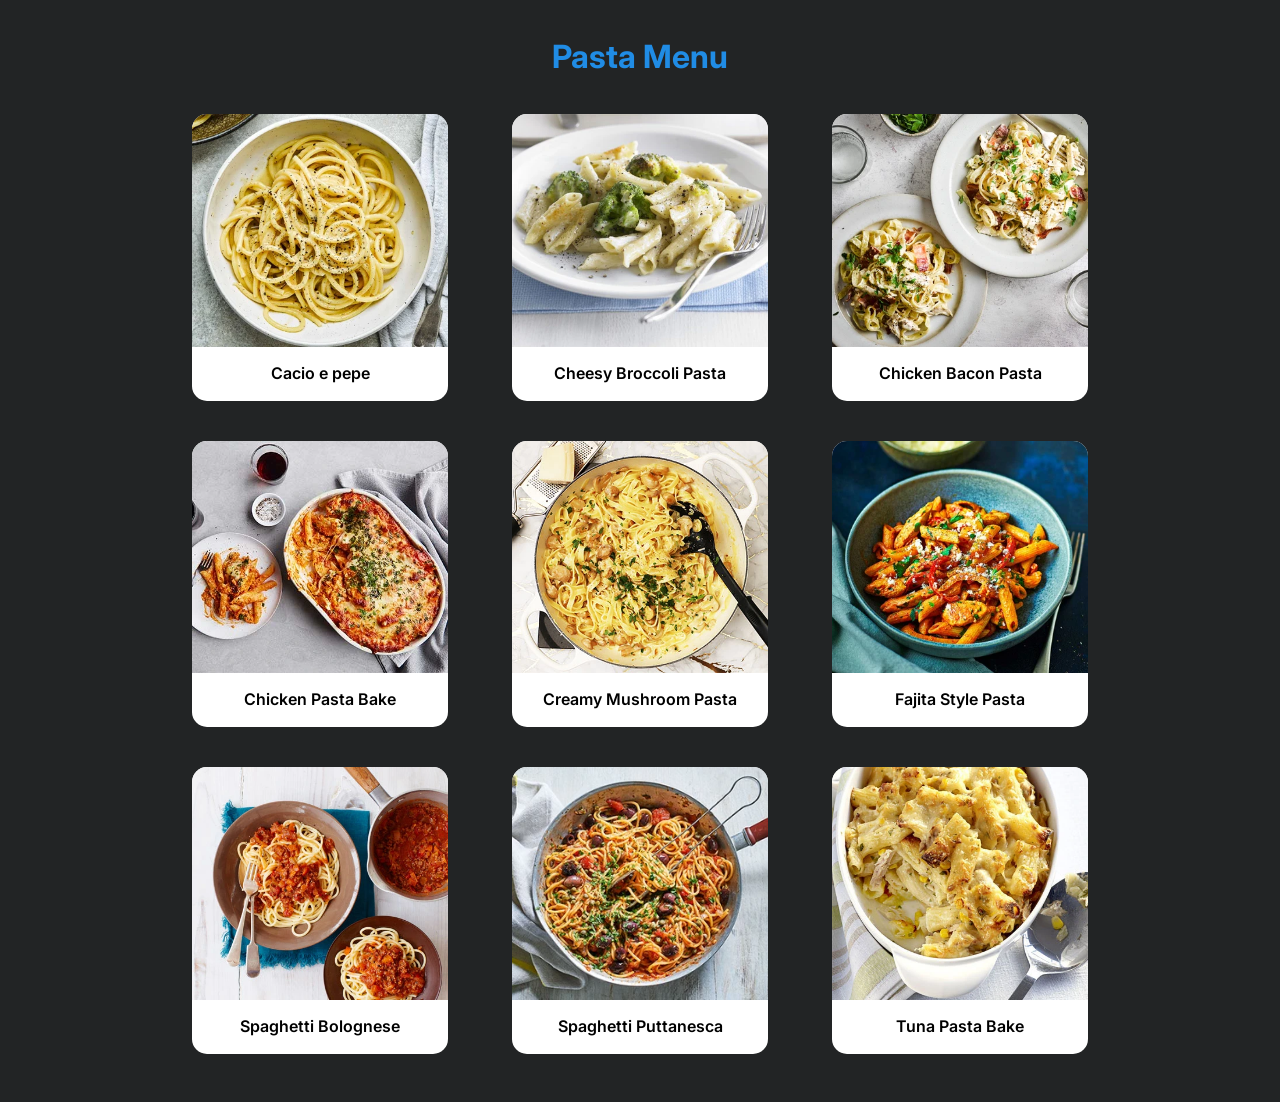
==== index.html @ af7757ac "Added index.html page" ====
<html lang="eng">
  <head>
    <title>Pasta Menu</title>
    <meta name="viewport" content="width=device-width, initial-scale=1.0">
    <link rel="stylesheet" href="main.css">
    <link rel="icon" type="image/x-icon" href="public/logo.svg">
    <link rel="preconnect" href="https://fonts.googleapis.com">
    <link rel="preconnect" href="https://fonts.gstatic.com" crossorigin>
    <link href="https://fonts.googleapis.com/css2?family=Inter:wght@400;500;600;700&display=swap" rel="stylesheet">
  </head>
  <body>
    <h1 id="menu-title">Pasta Menu</h1>
    <div id="menu-list">
      <a href="recipes/cacio-e-pepe.html">
        <div class="menu-item">
          <img src="public/cacio-e-pepe.png" class="item-img">
          <p class="item-title">Cacio e pepe</p>
        </div>
      </a>
      <a href="recipes/cheesy-broccoli-pasta.html">
        <div class="menu-item">
          <img src="public/cheesy-broccoli-pasta.png" class="item-img">
          <p class="item-title">Cheesy Broccoli Pasta</p>
        </div>
      </a>
      <a href="recipes/chicken-bacon-pasta.html">
        <div class="menu-item">
          <img src="public/chicken-bacon-pasta.png" class="item-img">
          <p class="item-title">Chicken Bacon Pasta</p>
        </div>
      </a>
      <a href="recipes/chicken-pasta-bake.html">
        <div class="menu-item">
          <img src="public/chicken-pasta-bake.png" class="item-img">
          <p class="item-title">Chicken Pasta Bake</p>
        </div>
      </a>
      <a href="recipes/creamy-mushroom-pasta.html">
        <div class="menu-item">
          <img src="public/creamy-mushroom-pasta.png" class="item-img">
          <p class="item-title">Creamy Mushroom Pasta</p>
        </div>
      </a>
      <a href="recipes/fajita-style-pasta.html">
        <div class="menu-item">
          <img src="public/fajita-style-pasta.png" class="item-img">
          <p class="item-title">Fajita Style Pasta</p>
        </div>
      </a>
      <a href="recipes/spaghetti-bolognese.html">
        <div class="menu-item">
          <img src="public/spaghetti-bolognese.png" class="item-img">
          <p class="item-title">Spaghetti Bolognese</p>
        </div>
      </a>
      <a href="recipes/spaghetti-puttanesca.html">
        <div class="menu-item">
          <img src="public/spaghetti-puttanesca.png" class="item-img">
          <p class="item-title">Spaghetti Puttanesca</p>
        </div>
      </a>
      <a href="recipes/tuna-pasta-bake.html">
        <div class="menu-item">
          <img src="public/tuna-pasta-bake.png" class="item-img">
          <p class="item-title">Tuna Pasta Bake</p>
        </div>
      </a>
    </div>
  </body>
</html>
---- main.css ----
a {
  all: unset;
}

body {
  width: 100%;
  min-height: 100%;
  margin: 0;
  padding-top: 1rem;
  padding-bottom: 3rem;
  display: flex;
  flex-direction: column;
  row-gap: 1rem;
  align-items: center;
  background: #222425;
  font-family: 'Inter', sans-serif;
}

#menu-title {
  color: #208ce5;
  font-variation-settings: 'wght' 700;
}

#menu-list {
  display: grid;
  justify-content: center;
  grid-template-columns: repeat(1, minmax(0, 1fr));
  row-gap: 2.5rem;
}

.menu-item {
  width: 16rem;
  height: fit-content;
  background-color: white;
  border-radius: 15px;
  color: black;
  padding-bottom: 2px;
  cursor: pointer;
}

.item-img {
  border-top-left-radius: 15px;
  border-top-right-radius: 15px;
  width: 100%;
}

.item-title {
  font-variation-settings: 'wght' 600;
  text-align: center;
}

@media (min-width: 640px) {
  #menu-list {
    grid-template-columns: repeat(2, minmax(0, 1fr));
    column-gap: 4rem;
  }
}

@media (min-width: 1024px) {
  #menu-list {
    grid-template-columns: repeat(3, minmax(0, 1fr));
  }
}
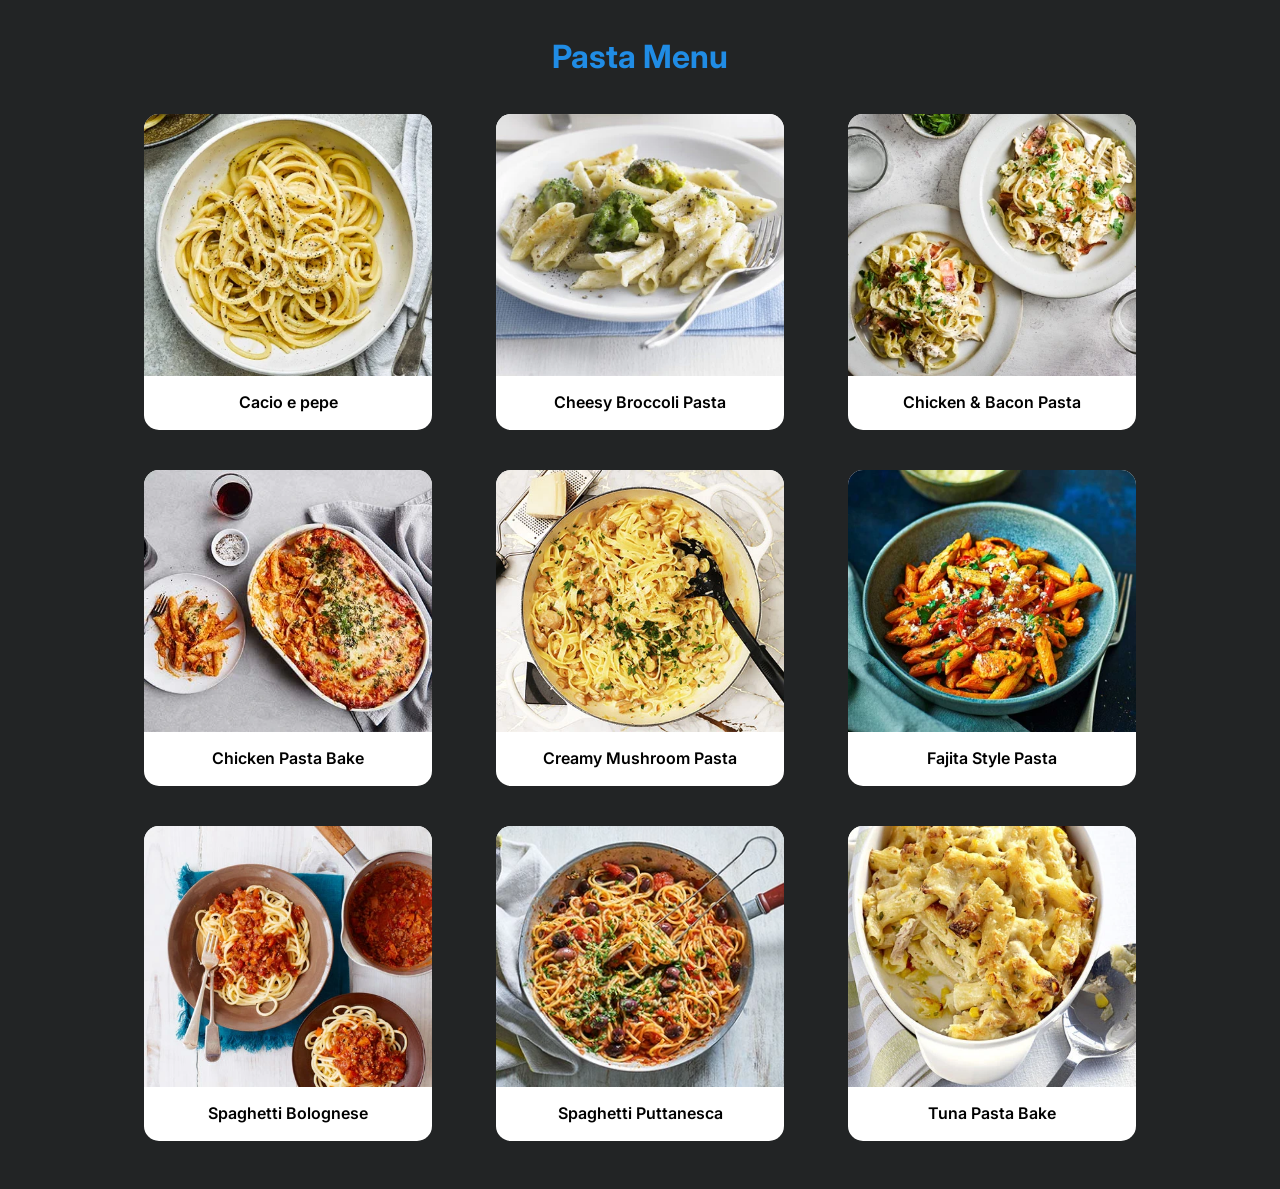
==== commit a9741d7f: "Added recipes page" ====
--- a/index.html
+++ b/index.html
@@ -6,62 +6,62 @@
     <link rel="icon" type="image/x-icon" href="public/logo.svg">
     <link rel="preconnect" href="https://fonts.googleapis.com">
     <link rel="preconnect" href="https://fonts.gstatic.com" crossorigin>
-    <link href="https://fonts.googleapis.com/css2?family=Inter:wght@400;500;600;700&display=swap" rel="stylesheet">
+    <link href="https://fonts.googleapis.com/css2?family=Inter:wght@400;600;700&display=swap" rel="stylesheet">
   </head>
   <body>
     <h1 id="menu-title">Pasta Menu</h1>
     <div id="menu-list">
       <a href="recipes/cacio-e-pepe.html">
         <div class="menu-item">
-          <img src="public/cacio-e-pepe.png" class="item-img">
+          <img src="public/cacio-e-pepe.png" class="item-img" loading="lazy">
           <p class="item-title">Cacio e pepe</p>
         </div>
       </a>
       <a href="recipes/cheesy-broccoli-pasta.html">
         <div class="menu-item">
-          <img src="public/cheesy-broccoli-pasta.png" class="item-img">
+          <img src="public/cheesy-broccoli-pasta.png" class="item-img" loading="lazy">
           <p class="item-title">Cheesy Broccoli Pasta</p>
         </div>
       </a>
       <a href="recipes/chicken-bacon-pasta.html">
         <div class="menu-item">
-          <img src="public/chicken-bacon-pasta.png" class="item-img">
-          <p class="item-title">Chicken Bacon Pasta</p>
+          <img src="public/chicken-bacon-pasta.png" class="item-img" loading="lazy">
+          <p class="item-title">Chicken & Bacon Pasta</p>
         </div>
       </a>
       <a href="recipes/chicken-pasta-bake.html">
         <div class="menu-item">
-          <img src="public/chicken-pasta-bake.png" class="item-img">
+          <img src="public/chicken-pasta-bake.png" class="item-img" loading="lazy">
           <p class="item-title">Chicken Pasta Bake</p>
         </div>
       </a>
       <a href="recipes/creamy-mushroom-pasta.html">
         <div class="menu-item">
-          <img src="public/creamy-mushroom-pasta.png" class="item-img">
+          <img src="public/creamy-mushroom-pasta.png" class="item-img" loading="lazy">
           <p class="item-title">Creamy Mushroom Pasta</p>
         </div>
       </a>
       <a href="recipes/fajita-style-pasta.html">
         <div class="menu-item">
-          <img src="public/fajita-style-pasta.png" class="item-img">
+          <img src="public/fajita-style-pasta.png" class="item-img" loading="lazy">
           <p class="item-title">Fajita Style Pasta</p>
         </div>
       </a>
       <a href="recipes/spaghetti-bolognese.html">
         <div class="menu-item">
-          <img src="public/spaghetti-bolognese.png" class="item-img">
+          <img src="public/spaghetti-bolognese.png" class="item-img" loading="lazy">
           <p class="item-title">Spaghetti Bolognese</p>
         </div>
       </a>
       <a href="recipes/spaghetti-puttanesca.html">
         <div class="menu-item">
-          <img src="public/spaghetti-puttanesca.png" class="item-img">
+          <img src="public/spaghetti-puttanesca.png" class="item-img" loading="lazy">
           <p class="item-title">Spaghetti Puttanesca</p>
         </div>
       </a>
       <a href="recipes/tuna-pasta-bake.html">
         <div class="menu-item">
-          <img src="public/tuna-pasta-bake.png" class="item-img">
+          <img src="public/tuna-pasta-bake.png" class="item-img" loading="lazy">
           <p class="item-title">Tuna Pasta Bake</p>
         </div>
       </a>
--- a/main.css
+++ b/main.css
@@ -3,7 +3,6 @@
 }
 
 body {
-  width: 100%;
   min-height: 100%;
   margin: 0;
   padding-top: 1rem;
@@ -29,13 +28,18 @@
 }
 
 .menu-item {
-  width: 16rem;
+  width: 18rem;
   height: fit-content;
   background-color: white;
   border-radius: 15px;
   color: black;
   padding-bottom: 2px;
   cursor: pointer;
+  transition: all .25s ease-in-out;
+}
+
+.menu-item:hover {
+  transform: translateY(-0.25rem) scale(1.05);
 }
 
 .item-img {
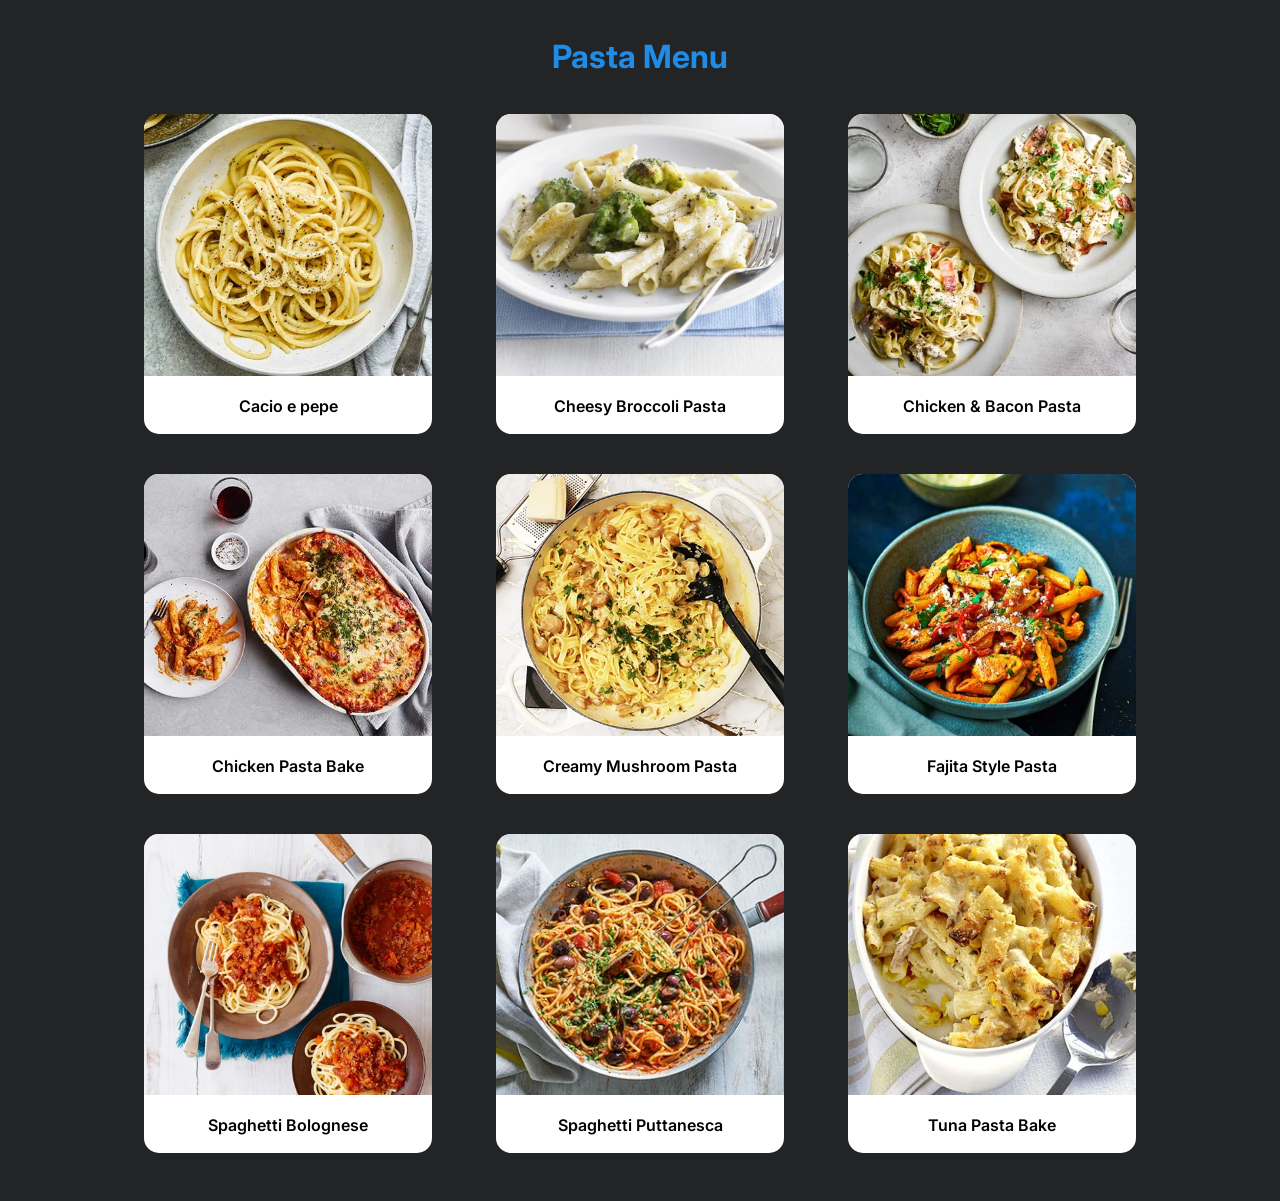
==== commit 1102afeb: "Added html doctype" ====
--- a/index.html
+++ b/index.html
@@ -1,3 +1,4 @@
+<!DOCTYPE html>
 <html lang="eng">
   <head>
     <title>Pasta Menu</title>
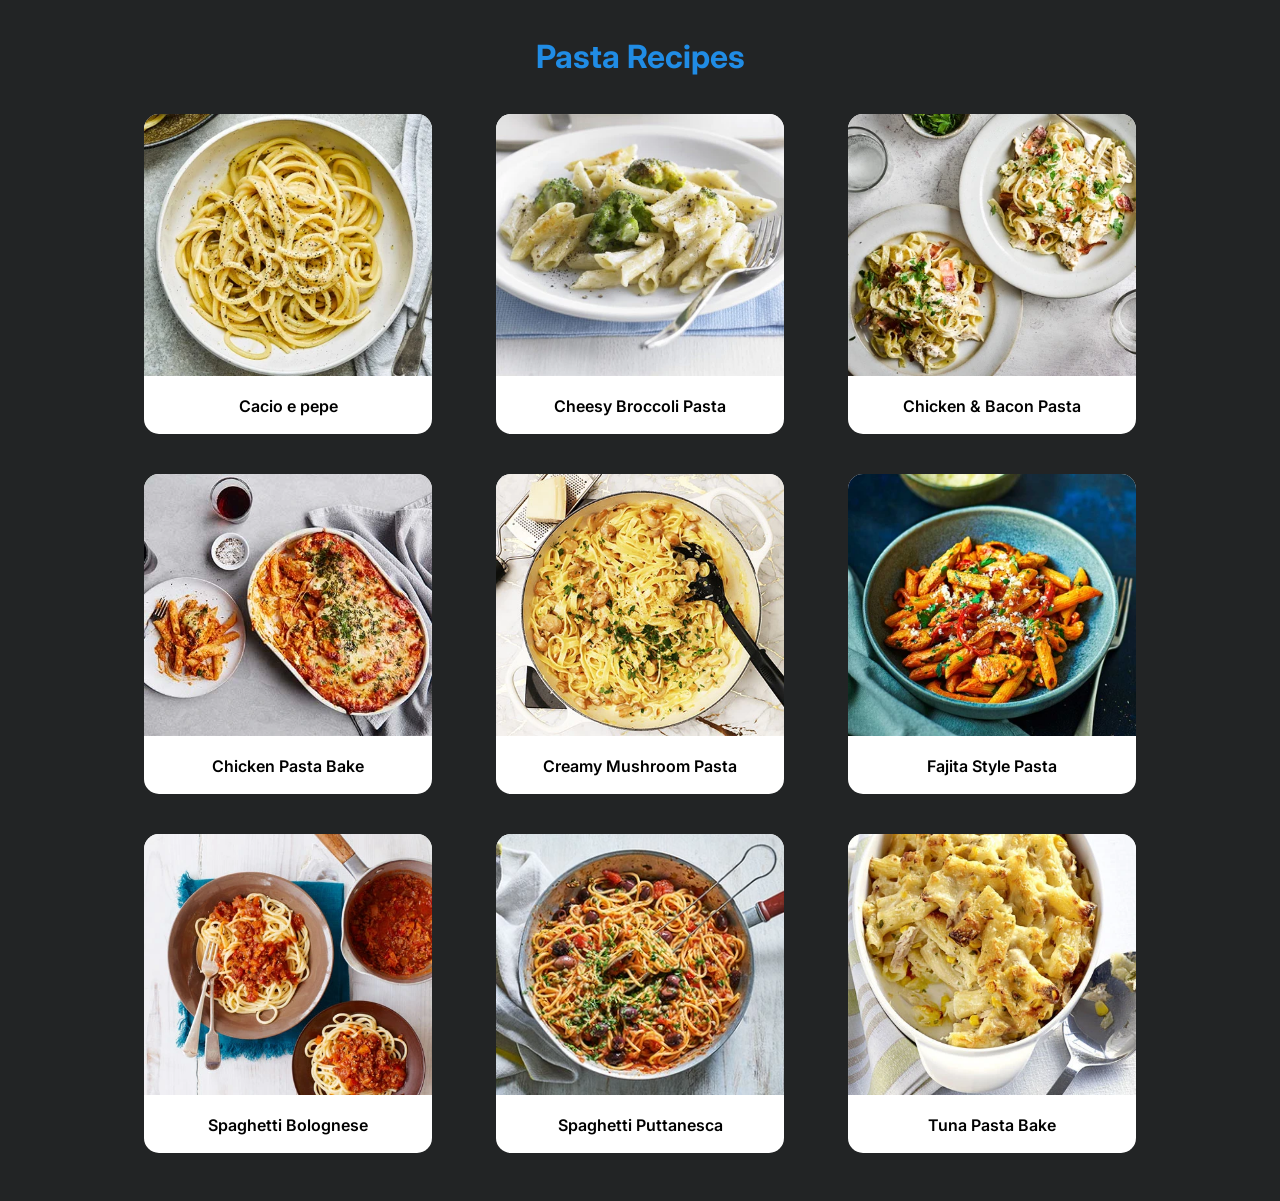
==== commit 7098f367: "Added social media link preview meta tag" ====
--- a/index.html
+++ b/index.html
@@ -1,71 +1,116 @@
 <!DOCTYPE html>
 <html lang="eng">
   <head>
-    <title>Pasta Menu</title>
-    <meta name="viewport" content="width=device-width, initial-scale=1.0">
-    <link rel="stylesheet" href="main.css">
-    <link rel="icon" type="image/x-icon" href="public/logo.svg">
-    <link rel="preconnect" href="https://fonts.googleapis.com">
-    <link rel="preconnect" href="https://fonts.gstatic.com" crossorigin>
-    <link href="https://fonts.googleapis.com/css2?family=Inter:wght@400;600;700&display=swap" rel="stylesheet">
+    <title>Pasta Recipes</title>
+    <meta name="viewport" content="width=device-width, initial-scale=1.0" />
+    <link rel="stylesheet" href="../style/main.css" />
+    <link rel="icon" type="image/x-icon" href="images/logo.svg" />
+    <link rel="preconnect" href="https://fonts.googleapis.com" />
+    <link rel="preconnect" href="https://fonts.gstatic.com" crossorigin />
+    <link
+      href="https://fonts.googleapis.com/css2?family=Inter:wght@400;600;700&display=swap"
+      rel="stylesheet"
+    />
+    <!-- Social Media -->
+    <meta name="title" content="Pasta Recipes" />
+    <meta name="description" content="Welcome to our pasta recipe website! We are dedicated to bringing you the best pasta dishes from around the world!" />
+    <meta name="author" content="Dewantoro Triatmojo" />
+    <meta property="og:type" content="website" />
+    <meta property="og:url" content="https://pasta.dewodt.com/" />
+    <meta property="og:title" content="Pasta Recipes" />
+    <meta property="og:description" content="Welcome to our pasta recipe website! We are dedicated to bringing you the best pasta dishes from around the world!" />
+    <meta property="og:image" content="https://pasta.dewodt.com/images/cacio-e-pepe.png" />
+    <meta property="twitter:card" content="summary_large_image" />
   </head>
   <body>
-    <h1 id="menu-title">Pasta Menu</h1>
+    <h1 id="menu-title">Pasta Recipes</h1>
     <div id="menu-list">
       <a href="recipes/cacio-e-pepe.html">
         <div class="menu-item">
-          <img src="public/cacio-e-pepe.png" class="item-img" loading="lazy">
+          <img src="images/cacio-e-pepe.png" class="item-img" loading="lazy" />
           <p class="item-title">Cacio e pepe</p>
         </div>
       </a>
       <a href="recipes/cheesy-broccoli-pasta.html">
         <div class="menu-item">
-          <img src="public/cheesy-broccoli-pasta.png" class="item-img" loading="lazy">
+          <img
+            src="images/cheesy-broccoli-pasta.png"
+            class="item-img"
+            loading="lazy"
+          />
           <p class="item-title">Cheesy Broccoli Pasta</p>
         </div>
       </a>
       <a href="recipes/chicken-bacon-pasta.html">
         <div class="menu-item">
-          <img src="public/chicken-bacon-pasta.png" class="item-img" loading="lazy">
+          <img
+            src="images/chicken-bacon-pasta.png"
+            class="item-img"
+            loading="lazy"
+          />
           <p class="item-title">Chicken & Bacon Pasta</p>
         </div>
       </a>
       <a href="recipes/chicken-pasta-bake.html">
         <div class="menu-item">
-          <img src="public/chicken-pasta-bake.png" class="item-img" loading="lazy">
+          <img
+            src="images/chicken-pasta-bake.png"
+            class="item-img"
+            loading="lazy"
+          />
           <p class="item-title">Chicken Pasta Bake</p>
         </div>
       </a>
       <a href="recipes/creamy-mushroom-pasta.html">
         <div class="menu-item">
-          <img src="public/creamy-mushroom-pasta.png" class="item-img" loading="lazy">
+          <img
+            src="images/creamy-mushroom-pasta.png"
+            class="item-img"
+            loading="lazy"
+          />
           <p class="item-title">Creamy Mushroom Pasta</p>
         </div>
       </a>
       <a href="recipes/fajita-style-pasta.html">
         <div class="menu-item">
-          <img src="public/fajita-style-pasta.png" class="item-img" loading="lazy">
+          <img
+            src="images/fajita-style-pasta.png"
+            class="item-img"
+            loading="lazy"
+          />
           <p class="item-title">Fajita Style Pasta</p>
         </div>
       </a>
       <a href="recipes/spaghetti-bolognese.html">
         <div class="menu-item">
-          <img src="public/spaghetti-bolognese.png" class="item-img" loading="lazy">
+          <img
+            src="images/spaghetti-bolognese.png"
+            class="item-img"
+            loading="lazy"
+          />
           <p class="item-title">Spaghetti Bolognese</p>
         </div>
       </a>
       <a href="recipes/spaghetti-puttanesca.html">
         <div class="menu-item">
-          <img src="public/spaghetti-puttanesca.png" class="item-img" loading="lazy">
+          <img
+            src="images/spaghetti-puttanesca.png"
+            class="item-img"
+            loading="lazy"
+          />
           <p class="item-title">Spaghetti Puttanesca</p>
         </div>
       </a>
       <a href="recipes/tuna-pasta-bake.html">
         <div class="menu-item">
-          <img src="public/tuna-pasta-bake.png" class="item-img" loading="lazy">
+          <img
+            src="images/tuna-pasta-bake.png"
+            class="item-img"
+            loading="lazy"
+          />
           <p class="item-title">Tuna Pasta Bake</p>
         </div>
       </a>
     </div>
   </body>
-</html>+</html>
--- a/style/main.css
+++ b/style/main.css
@@ -0,0 +1,67 @@
+a {
+  all: unset;
+}
+
+body {
+  min-height: 100%;
+  margin: 0;
+  padding-top: 1rem;
+  padding-bottom: 3rem;
+  display: flex;
+  flex-direction: column;
+  row-gap: 1rem;
+  align-items: center;
+  background: #222425;
+  font-family: 'Inter', sans-serif;
+}
+
+#menu-title {
+  color: #208ce5;
+  font-variation-settings: 'wght' 700;
+}
+
+#menu-list {
+  display: grid;
+  justify-content: center;
+  grid-template-columns: repeat(1, minmax(0, 1fr));
+  row-gap: 2.5rem;
+}
+
+.menu-item {
+  width: 18rem;
+  height: fit-content;
+  background-color: white;
+  border-radius: 15px;
+  color: black;
+  padding-bottom: 2px;
+  cursor: pointer;
+  transition: all .25s ease-in-out;
+}
+
+.menu-item:hover {
+  transform: translateY(-0.25rem) scale(1.05);
+}
+
+.item-img {
+  border-top-left-radius: 15px;
+  border-top-right-radius: 15px;
+  width: 100%;
+}
+
+.item-title {
+  font-variation-settings: 'wght' 600;
+  text-align: center;
+}
+
+@media (min-width: 640px) {
+  #menu-list {
+    grid-template-columns: repeat(2, minmax(0, 1fr));
+    column-gap: 4rem;
+  }
+}
+
+@media (min-width: 1024px) {
+  #menu-list {
+    grid-template-columns: repeat(3, minmax(0, 1fr));
+  }
+}
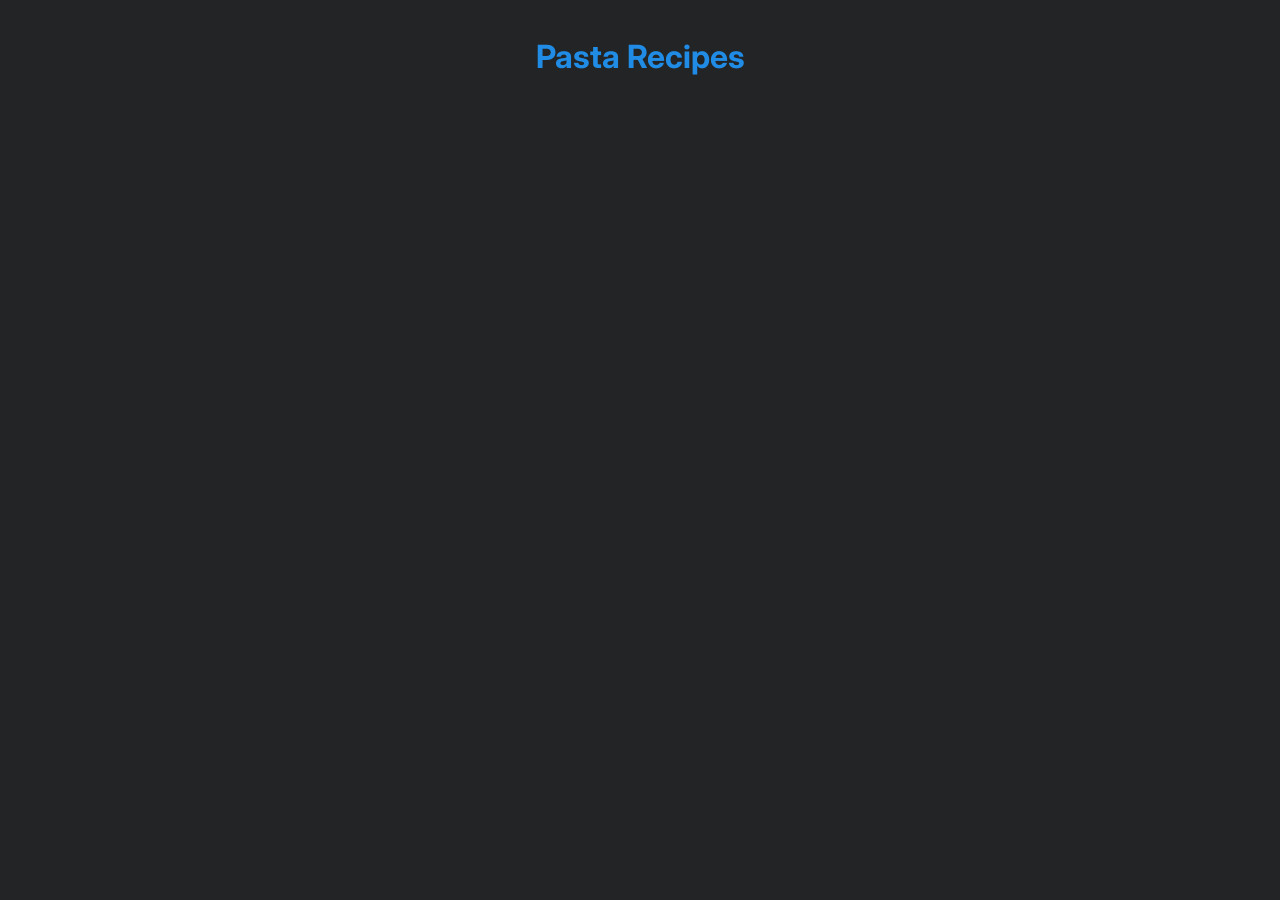
==== commit 06f6d6ec: "Added data fetching and remove hard coded data" ====
--- a/index.html
+++ b/index.html
@@ -24,93 +24,39 @@
   </head>
   <body>
     <h1 id="menu-title">Pasta Recipes</h1>
+    <script>
+      async function fetchMenu() {
+        // Fetch Data
+        const res = await fetch("https://www.themealdb.com/api/json/v1/1/filter.php?c=pasta");
+        const data = await res.json();
+        const meals = data.meals;
+
+        const menu = document.getElementById('menu-list');
+        meals.forEach(item => {
+          const link = document.createElement('a');
+          link.href = `recipes/${item.strMeal}`;
+
+          const container = document.createElement('div');
+          container.className = "menu-item";
+
+          const image = document.createElement('img');
+          image.className = "item-img";
+          image.loading = "lazy";
+          image.src = item.strMealThumb;
+
+          const title = document.createElement('p');
+          title.className = "item-title";
+          title.innerText = item.strMeal;
+
+          container.appendChild(image);
+          container.appendChild(title);
+          link.appendChild(container);
+          menu.appendChild(link);
+        });
+      }
+      fetchMenu();
+    </script>
     <div id="menu-list">
-      <a href="recipes/cacio-e-pepe.html">
-        <div class="menu-item">
-          <img src="images/cacio-e-pepe.png" class="item-img" loading="lazy" />
-          <p class="item-title">Cacio e pepe</p>
-        </div>
-      </a>
-      <a href="recipes/cheesy-broccoli-pasta.html">
-        <div class="menu-item">
-          <img
-            src="images/cheesy-broccoli-pasta.png"
-            class="item-img"
-            loading="lazy"
-          />
-          <p class="item-title">Cheesy Broccoli Pasta</p>
-        </div>
-      </a>
-      <a href="recipes/chicken-bacon-pasta.html">
-        <div class="menu-item">
-          <img
-            src="images/chicken-bacon-pasta.png"
-            class="item-img"
-            loading="lazy"
-          />
-          <p class="item-title">Chicken & Bacon Pasta</p>
-        </div>
-      </a>
-      <a href="recipes/chicken-pasta-bake.html">
-        <div class="menu-item">
-          <img
-            src="images/chicken-pasta-bake.png"
-            class="item-img"
-            loading="lazy"
-          />
-          <p class="item-title">Chicken Pasta Bake</p>
-        </div>
-      </a>
-      <a href="recipes/creamy-mushroom-pasta.html">
-        <div class="menu-item">
-          <img
-            src="images/creamy-mushroom-pasta.png"
-            class="item-img"
-            loading="lazy"
-          />
-          <p class="item-title">Creamy Mushroom Pasta</p>
-        </div>
-      </a>
-      <a href="recipes/fajita-style-pasta.html">
-        <div class="menu-item">
-          <img
-            src="images/fajita-style-pasta.png"
-            class="item-img"
-            loading="lazy"
-          />
-          <p class="item-title">Fajita Style Pasta</p>
-        </div>
-      </a>
-      <a href="recipes/spaghetti-bolognese.html">
-        <div class="menu-item">
-          <img
-            src="images/spaghetti-bolognese.png"
-            class="item-img"
-            loading="lazy"
-          />
-          <p class="item-title">Spaghetti Bolognese</p>
-        </div>
-      </a>
-      <a href="recipes/spaghetti-puttanesca.html">
-        <div class="menu-item">
-          <img
-            src="images/spaghetti-puttanesca.png"
-            class="item-img"
-            loading="lazy"
-          />
-          <p class="item-title">Spaghetti Puttanesca</p>
-        </div>
-      </a>
-      <a href="recipes/tuna-pasta-bake.html">
-        <div class="menu-item">
-          <img
-            src="images/tuna-pasta-bake.png"
-            class="item-img"
-            loading="lazy"
-          />
-          <p class="item-title">Tuna Pasta Bake</p>
-        </div>
-      </a>
     </div>
   </body>
 </html>
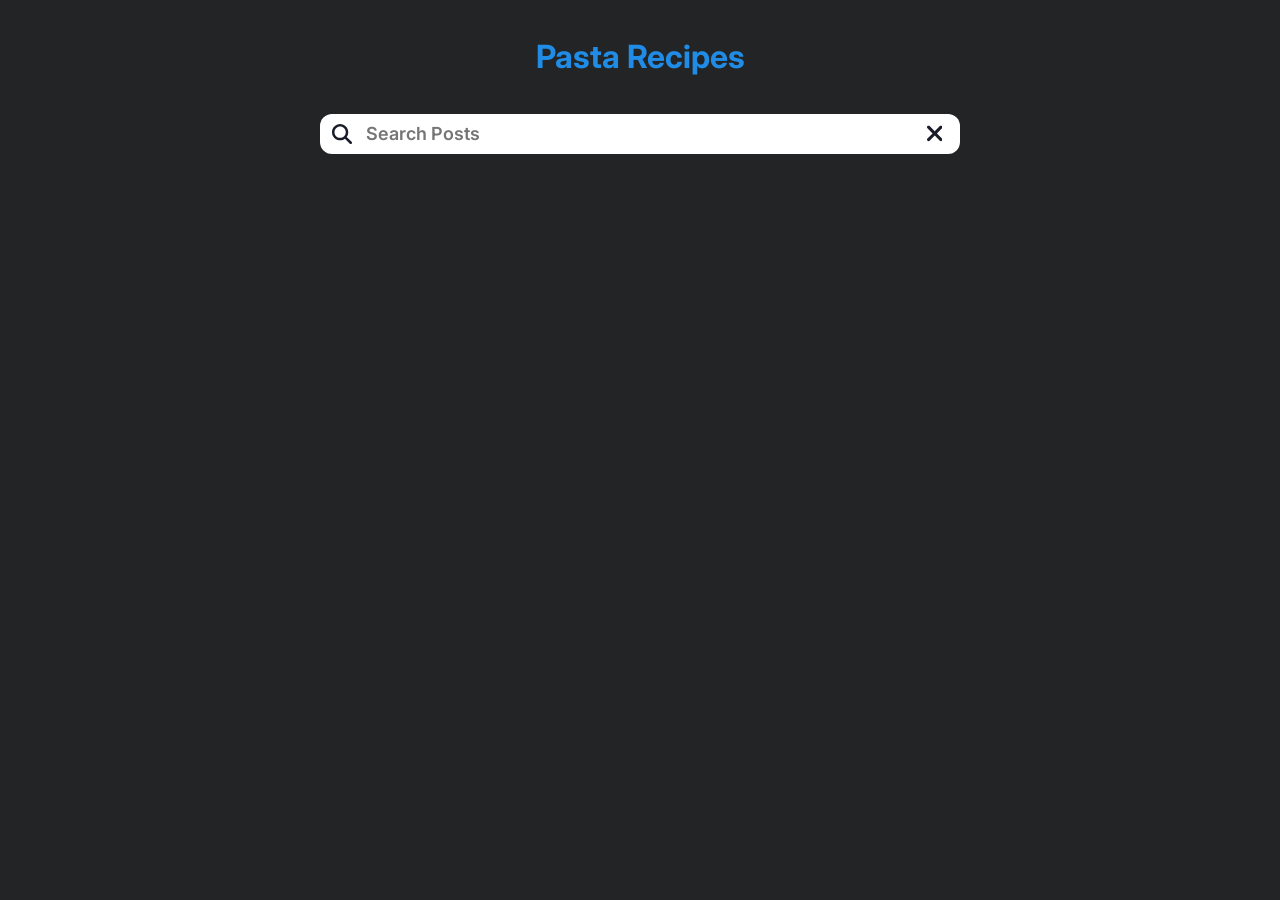
==== commit 4e2093ff: "Added search bar" ====
--- a/index.html
+++ b/index.html
@@ -4,6 +4,7 @@
     <title>Pasta Recipes</title>
     <meta name="viewport" content="width=device-width, initial-scale=1.0" />
     <link rel="stylesheet" href="../style/main.css" />
+    <script src="script/script.js"></script>
     <link rel="icon" type="image/x-icon" href="images/logo.svg" />
     <link rel="preconnect" href="https://fonts.googleapis.com" />
     <link rel="preconnect" href="https://fonts.gstatic.com" crossorigin />
@@ -24,38 +25,19 @@
   </head>
   <body>
     <h1 id="menu-title">Pasta Recipes</h1>
-    <script>
-      async function fetchMenu() {
-        // Fetch Data
-        const res = await fetch("https://www.themealdb.com/api/json/v1/1/filter.php?c=pasta");
-        const data = await res.json();
-        const meals = data.meals;
-
-        const menu = document.getElementById('menu-list');
-        meals.forEach(item => {
-          const link = document.createElement('a');
-          link.href = `recipes/${item.strMeal}`;
-
-          const container = document.createElement('div');
-          container.className = "menu-item";
-
-          const image = document.createElement('img');
-          image.className = "item-img";
-          image.loading = "lazy";
-          image.src = item.strMealThumb;
-
-          const title = document.createElement('p');
-          title.className = "item-title";
-          title.innerText = item.strMeal;
-
-          container.appendChild(image);
-          container.appendChild(title);
-          link.appendChild(container);
-          menu.appendChild(link);
-        });
-      }
-      fetchMenu();
-    </script>
+    <div id="search-bar">
+      <span id="search-icon-container">
+        <svg id="search-icon" xmlns="http://www.w3.org/2000/svg" viewbox="0 0 512 512">
+          <path d="M416 208c0 45.9-14.9 88.3-40 122.7L502.6 457.4c12.5 12.5 12.5 32.8 0 45.3s-32.8 12.5-45.3 0L330.7 376c-34.4 25.2-76.8 40-122.7 40C93.1 416 0 322.9 0 208S93.1 0 208 0S416 93.1 416 208zM208 352c79.5 0 144-64.5 144-144s-64.5-144-144-144S64 128.5 64 208s64.5 144 144 144z"/>
+        </svg>
+      </span>
+      <input id="search-input" placeholder="Search Posts" id="input" oninput="handleFilter(event)"/>
+      <button id="reset-icon-container" onclick="handleReset()">
+        <svg id="reset-icon" xmlns="http://www.w3.org/2000/svg" viewbox="0 0 320 512">
+          <path d="M310.6 150.6c12.5-12.5 12.5-32.8 0-45.3s-32.8-12.5-45.3 0L160 210.7 54.6 105.4c-12.5-12.5-32.8-12.5-45.3 0s-12.5 32.8 0 45.3L114.7 256 9.4 361.4c-12.5 12.5-12.5 32.8 0 45.3s32.8 12.5 45.3 0L160 301.3 265.4 406.6c12.5 12.5 32.8 12.5 45.3 0s12.5-32.8 0-45.3L205.3 256 310.6 150.6z"/>
+        </svg>
+      </button>
+    </div>
     <div id="menu-list">
     </div>
   </body>
--- a/style/main.css
+++ b/style/main.css
@@ -18,6 +18,54 @@
 #menu-title {
   color: #208ce5;
   font-variation-settings: 'wght' 700;
+}
+
+#search-bar {
+  display: flex;
+  align-items: center;
+  width: 18rem;
+  height: 2.5rem;
+  border-radius: 0.75rem;
+  background-color: white;
+  margin-bottom: 2rem;
+}
+
+#search-icon-container {
+  height: 50%;
+  margin-right: 0.75rem;
+  margin-left: 0.75rem;
+}
+
+#search-icon {
+  height: 100%;
+  fill: #1A1C2B;
+}
+
+#search-input {
+  font-size: 1.125rem;
+  line-height: 1.75rem;
+  font-family: 'Inter', sans-serif;
+  font-variation-settings: 'wght' 600;
+  color: #1A1C2B;
+  border: 0px solid;
+  outline: 2px solid transparent;
+  outline-offset: 2px;
+  background-color: white;
+  width: 100%;
+}
+
+#reset-icon-container {
+  height: 67%;
+  margin-left: 0.75rem;
+  margin-right: 0.75rem;
+  border: none;
+  background-color: white;
+  cursor: pointer;
+}
+
+#reset-icon {
+  height: 100%;
+  fill: #1A1C2B;
 }
 
 #menu-list {
@@ -54,6 +102,9 @@
 }
 
 @media (min-width: 640px) {
+  #search-bar {
+    width: 25rem;
+  }
   #menu-list {
     grid-template-columns: repeat(2, minmax(0, 1fr));
     column-gap: 4rem;
@@ -61,6 +112,9 @@
 }
 
 @media (min-width: 1024px) {
+  #search-bar {
+    width: 40rem;
+  }
   #menu-list {
     grid-template-columns: repeat(3, minmax(0, 1fr));
   }
